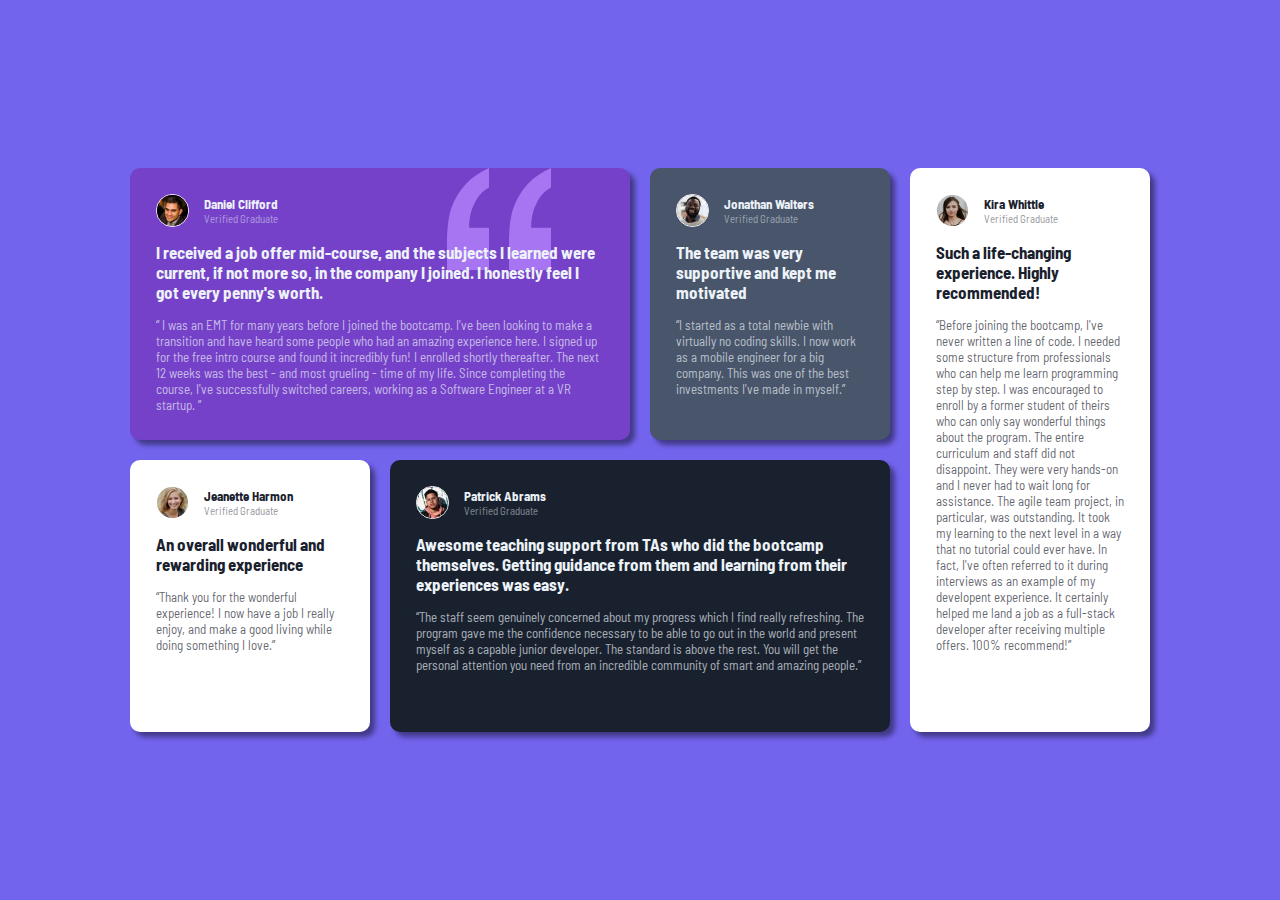
==== src/index.html @ 7ac6debc "Responsividade" ====
<!DOCTYPE html>
<html lang="en">
<head>
    <meta charset="UTF-8">
    <meta http-equiv="X-UA-Compatible" content="IE=edge">
    <meta name="viewport" content="width=device-width, initial-scale=1.0">
    <title>Frontend Mentor | [Grade de Depoimentos]</title>
    <link rel="stylesheet" href="style/style.css">
    <link rel="icon" type="image/png" sizes="32x32" href="/images/favicon-32x32.png">
</head>
<body>
    <section>
        <div class="card card1 card_medio">
            <div class="card_perfil">
                <img class="card_avatar" src="/images/image-daniel.jpg" alt="">
                <div class="card_usuario">
                    <h4 class="card_nome">Daniel Clifford</h4>
                    <small class="card_status">Verified Graduate</small>
                </div>
                <!-- <img class="card_aspas" src="/images/bg-pattern-quotation.svg" alt=""> -->
            </div>
            <p class="card_previa-comentario">
                I received a job offer mid-course, and the subjects I learned were current, if not more so,
                in the company I joined. I honestly feel I got every penny's worth.
            </p>
            <p class="card_comentario-principal">
                “ I was an EMT for many years before I joined the bootcamp. I've been looking to make a
                transition and have heard some people who had an amazing experience here. I signed up
                for the free intro course and found it incredibly fun! I enrolled shortly thereafter.
                The next 12 weeks was the best - and most grueling - time of my life. Since completing
                the course, I've successfully switched careers, working as a Software Engineer at a VR startup. ”
            </p>
        </div>


        <div class=" card card2 card_pequeno">
            <div class="card_perfil">
                <img class="card_avatar" src="/images/image-jonathan.jpg" alt="">
                <div class="card_usuario">
                    <h4 class="card_nome">Jonathan Walters</h4>
                    <small class="card_status">Verified Graduate</small>
                </div>
            </div>
            <p class="card_previa-comentario">
                The team was very supportive and kept me motivated
            </p>
            <p class="card_comentario-principal">
                “I started as a total newbie with virtually no coding skills. I now work as a mobile engineer
                for a big company. This was one of the best investments I've made in myself.”
            </p>
        </div>

        <div class="card card3 card_pequeno">
            <div class="card_perfil">
                <img class="card_avatar" src="/images/image-jeanette.jpg" alt="">
                <div class="card_usuario">
                    <h4 class="card_nome">Jeanette Harmon</h4>
                    <small class="card_status">Verified Graduate</small>
                </div>
            </div>
            <p class="card_previa-comentario">
                An overall wonderful and rewarding experience
            </p>
            <p class="card_comentario-principal">
                “Thank you for the wonderful experience! I now have a job I really enjoy, and make a good living
                while doing something I love.”
            </p>
        </div>

        <div class="card card4 card_medio">
            <div class="card_perfil">
                <img class="card_avatar" src="/images/image-patrick.jpg" alt="">
                <div class="card_usuario">
                    <h4 class="card_nome">Patrick Abrams</h4>
                    <small class="card_status">Verified Graduate</small>
                </div>
            </div>
            <p class="card_previa-comentario">
                Awesome teaching support from TAs who did the bootcamp themselves. Getting guidance from them and
                learning from their experiences was easy.
            </p>
            <p class="card_comentario-principal"> 
                “The staff seem genuinely concerned about my progress which I find really refreshing. The program
                gave me the confidence necessary to be able to go out in the world and present myself as a
                capable
                junior developer. The standard is above the rest. You will get the personal attention you need
                from
                an incredible community of smart and amazing people.”
            </p>
        </div>

        <div class="card card5 card_grande">
            <div class="card_perfil">
                <img class="card_avatar" src="/images/image-kira.jpg" alt="">
                <div class="card_usuario">
                    <h4 class="card_nome"> Kira Whittle</h4>
                    <small class="card_status">Verified Graduate</small>
                </div>
            </div>
            <p class="card_previa-comentario"> 
                Such a life-changing experience. Highly recommended!
            </p>
            <p class="card_comentario-principal">
                “Before joining the bootcamp, I've never written a line of code. I needed some structure from
                professionals who can help me learn programming step by step. I was encouraged to enroll by a
                former student of theirs who can only say wonderful things about the program. The entire curriculum and staff 
                did not disappoint. They were very hands-on and I never had to wait long for assistance. The agile team
                project, in particular, was outstanding. It took my learning to the next level in a way that no
                tutorial could ever have. In fact, I've often referred to it during interviews as an example of my
                developent experience. It certainly helped me land a job as a full-stack developer after receiving multiple
                offers. 100% recommend!”
            </p>
        </div>
    </section>

    <!-- <footer class="rodape">
        <div class="attribution">
            Challenge by <a href="https://www.frontendmentor.io?ref=challenge" target="_blank">Frontend Mentor</a>.
            Coded by <a href="#">Higor Costa</a>.
        </div>
    </footer> -->
</body>

</html>
---- src/style/style.css ----
@import url('https://fonts.googleapis.com/css2?family=Barlow+Semi+Condensed:wght@500;600&display=swap');

* {
    margin: 0;
    padding: 0;
    box-sizing: border-box;
    text-decoration: none;
}

:root {
    --cor-card1: hsl(263, 55%, 52%); 
    --cor-card2: hsl(217, 19%, 35%); 
    --cor-card3-card5: hsl(0, 0%, 100%); 
    --cor-card4: hsl(219, 29%, 14%);

    --font-principal: 'Barlow Semi Condensed', sans-serif;
}

body {
    height: 100vh;
    font-size: 13px;
    display: flex;
    flex-direction: column;
    justify-content: center;
    align-items: center;
    background-color: rgb(114, 100, 237);
}

section {
    max-width: 1440px;
    background-color: rgb(114, 100, 237);
    display: grid;
    grid-template-columns: 15rem 15rem 15rem 15rem;
    grid-template-rows: 17rem 17rem;
    grid-gap: 20px;
    grid-template-areas:
    "card1 card2 card5"
    "card3 card4 card5";

}

.card {
    padding: 2em;
    box-shadow: 5px 5px 5px rgba(0, 0, 0, 0.426);
    border-radius: 10px;
    font-family: 'Barlow Semi Condensed', sans-serif;
} 
.card1 {
    background-color: var(--cor-card1);
    grid-area: card1;
    grid-column: 1 / span 2;
    background-position-x: 80%;
    background-image: url(/images/bg-pattern-quotation.svg);
    background-repeat: no-repeat;
}

.card2 {
    background-color: var(--cor-card2);
    grid-area: card2;
    grid-column: 3 / span 1;
}

.card3 {
    background-color: var(--cor-card3-card5);
    grid-area: card3;
}

.card4 {
    background-color: var(--cor-card4);
    grid-area: card4;
    grid-column: 2 / span 2;
}

.card5 {
    background-color: var(--cor-card3-card5);
    grid-area: card5;
    grid-column: 4 / span 1;
}

.card_perfil {
    display: flex;
    align-items: center;
    margin-bottom: 15px;
}

.card_avatar {
    width: 2.5em;
    height: 2.5em;
    border: 1px solid white;
    border-radius: 50%;
    margin-right: 15px;
}

.card_usuario {
    display: flex;
    flex-direction: column;
}

.card_medio .card_nome, .card2 .card_nome {
    color: hsl(210, 46%, 95%);
}

.card_medio .card_status, .card2 .card_status {
    color: hsl(210, 46%, 95%, 50%);
}

.card3 .card_nome, .card5 .card_nome {
    color: var(--cor-card4);
}

.card3 .card_status, .card5 .card_status {
    color: hsl(219, 29%, 14%, 50%);
}

.card_medio .card_previa-comentario, .card2 .card_previa-comentario {
    color: hsl(210, 46%, 95%);
}

.card3 .card_previa-comentario, .card5 .card_previa-comentario {
    color:var(--cor-card4);
}

.card .card_previa-comentario {
   margin-bottom: 15px;
   font-weight: bold;
   font-size: 1.3em;
}

.card_medio .card_comentario-principal, .card2 .card_comentario-principal {
    color:hsl(210, 46%, 95%, 70%)
}

.card3 .card_comentario-principal, .card5 .card_comentario-principal {
    color:hsl(219, 29%, 14%, 70%);
}

.rodape {
    background-color: white;
}

@media (min-width: 851px) and (max-width: 1060px) {
    body {
        height: 100%;
    }

    section {
        padding: 2em 0px;
        display: grid;
        justify-content: center;
        align-content: center;
        grid-template-columns: 15rem 15rem 15rem;
        grid-template-rows: 16rem 16rem 16rem;
        grid-template-areas:
        "card1 card1 card2"
        "card3 card4 card4"
        "card5 card5 card5";
    }

    .card5 {
        grid-column: 1 / span 3;
    }
}

@media (max-width: 850px) {
    body {
        height: 100%;
    }

    section {
        display: flex;
        flex-direction: column;
        padding: 2em 0;
    }

    .card {
        width: 20rem;
        margin: 0 0 10px 0;
    }
   
    .card .card_comentario-principal {
        font-size: 1em;
    }
    
}
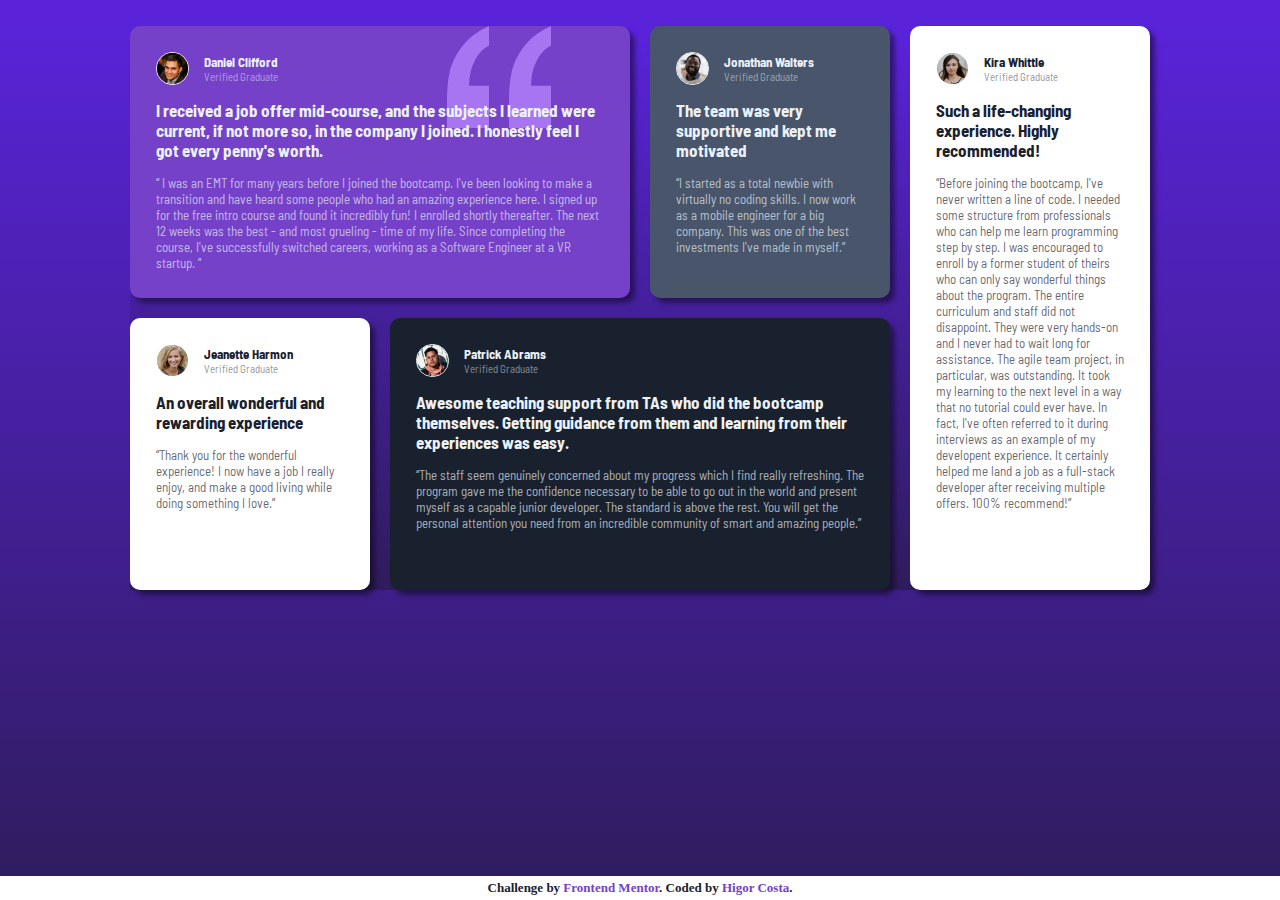
==== commit c6c7c1cd: "Estilo do rodapé" ====
--- a/src/index.html
+++ b/src/index.html
@@ -113,12 +113,12 @@
         </div>
     </section>
 
-    <!-- <footer class="rodape">
+    <footer class="rodape">
         <div class="attribution">
             Challenge by <a href="https://www.frontendmentor.io?ref=challenge" target="_blank">Frontend Mentor</a>.
             Coded by <a href="#">Higor Costa</a>.
         </div>
-    </footer> -->
+    </footer>
 </body>
 
 </html>--- a/src/style/style.css
+++ b/src/style/style.css
@@ -21,14 +21,15 @@
     font-size: 13px;
     display: flex;
     flex-direction: column;
-    justify-content: center;
+    justify-content: space-between;
     align-items: center;
-    background-color: rgb(114, 100, 237);
+    background-image: linear-gradient(to bottom, #5A23DB, #2F1C5C);
 }
 
 section {
     max-width: 1440px;
-    background-color: rgb(114, 100, 237);
+    margin-top: 2em;
+    background-image: linear-gradient(to bottom, #5A23DB, #2F1C5C);
     display: grid;
     grid-template-columns: 15rem 15rem 15rem 15rem;
     grid-template-rows: 17rem 17rem;
@@ -136,6 +137,24 @@
 
 .rodape {
     background-color: white;
+    width: -webkit-fill-available;
+    text-align: center;
+    padding: 4px 0;
+    font-weight: bold;
+    
+}
+
+.attribution {
+    color: var(--cor-card4);
+}
+
+a {
+    color: var(--cor-card1);
+    cursor: pointer;
+}
+
+a:hover {
+    text-decoration: underline;
 }
 
 @media (min-width: 851px) and (max-width: 1060px) {
@@ -159,6 +178,7 @@
     .card5 {
         grid-column: 1 / span 3;
     }
+
 }
 
 @media (max-width: 850px) {
